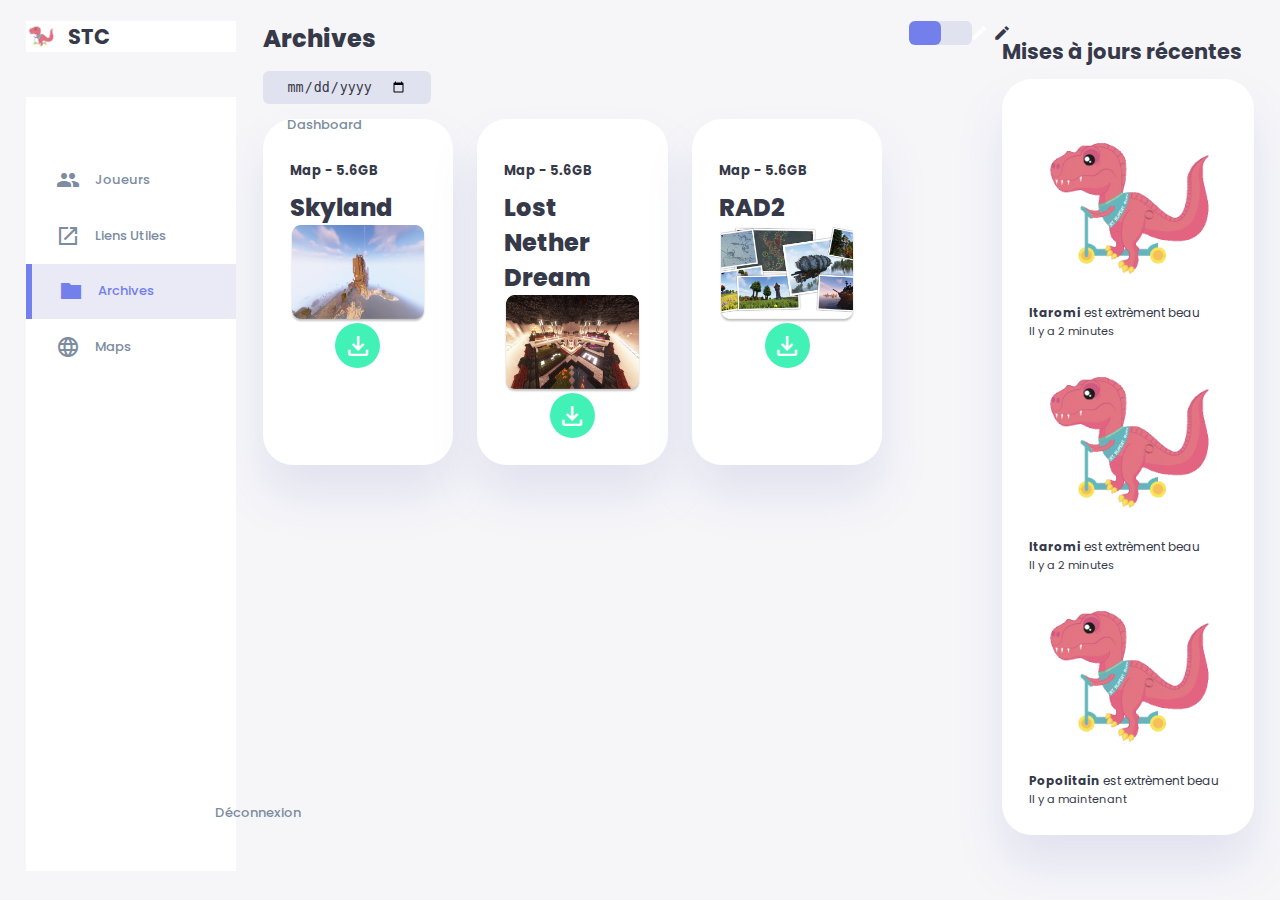
==== archive.html @ 2420d3b0 "Upload site" ====
<!DOCTYPE html>
<html lang="en">

<head>
    <meta charset="UTF-8">
    <meta name="viewport" content="width=device-width, initial-scale=1.0">
    <title>STC - Acceuil</title>
    <!-- -->

    <!--StyleSheet-->
    <link rel="stylesheet" href="Style.css">
    <link rel="stylesheet" href="archives.css">
    <!-- Material Icons-->
    <link rel="stylesheet" href="https://fonts.googleapis.com/icon?family=Material+Icons+Sharp">
    <link rel="stylesheet" href="https://fonts.googleapis.com/css2?family=Material+Symbols+Outlined:opsz,wght,FILL,GRAD@48,400,0,0" />
</head>

<body>
    <div class="container">
        <aside>
            <div class="top">
                <div class="logo">
                    <img src="assets\images\giphy.gif">
                    <h2>S<span class="nameServer"></span>TC</h2>
                </div>
                <div class="close" id="close-btn">
                    <span class="material-icons-sharp">close</span>
                </div>
            </div>
            <div class="sidebar">
                <a href="index.html">
                    <span class="material-icons-sharp">grid_view</span>
                    <h3>Dashboard</h3>
                </a>
                <a href="#">
                    <span class="material-icons-sharp">group</span>
                    <h3>Joueurs</h3>
                </a>
                <a href="#">
                    <span class="material-icons-sharp">open_in_new</span>
                    <h3>Liens Utiles</h3>
                </a>
                <a href="#" class="active">
                    <span class="material-icons-sharp">folder</span>
                    <h3>Archives</h3>
                </a>
                <a href="#">
                    <span class="material-icons-sharp">language</span>
                    <h3>Maps</h3>
                </a>
                <a href="#">
                    <span class="material-icons-sharp">logout</span>
                    <h3>Déconnexion</h3>
                </a>

            </div>
        </aside>

        <main>
            <h1>Archives</h1>
            <div class="date">
                <input type="date">
            </div>
            <div class="insights">
                <!--MAP - DOWNLOAD-->
                <div class="download">
                    <div class="middle-archive">
                        <div class="left">
                            <h3>Map - 5.6GB</h3>
                            <h1>Skyland</h1>
                        </div>
                        <div class="left">
                            <img src="./assets/images/skyland.png" alt="">
                        </div>
                    </div>
                    <div class="download-action">
                        <a href="https://stc-mc.freeboxos.fr:65396/share/gvIk9Wqv_A3Q7YU7/Squidward_Design_2.jpg"><span class="material-symbols-outlined">download</span></a>
                    </div>
                    
                </div>

                <!--MAP - DOWNLOAD-->
                <div class="download">
                    <div class="middle-archive">
                        <div class="left">
                            <h3>Map - 5.6GB</h3>
                            <h1>Lost Nether Dream</h1>
                        </div>
                        <div class="left">
                            <img src="./assets/images/lost.png" alt="">
                        </div>
                    </div>
                    <div class="download-action">
                        <a href="https://stc-mc.freeboxos.fr:65396/share/gvIk9Wqv_A3Q7YU7/Squidward_Design_2.jpg"><span class="material-symbols-outlined">download</span></a>
                    </div>
                </div>
            
                <!--MAP - DOWNLOAD-->
                <div class="download">
                    <div class="middle-archive">
                        <div class="left">
                            <h3>Map - 5.6GB</h3>
                            <h1>RAD2</h1>
                        </div>
                        <div class="left">
                            <img src="./assets/images/rad-2.png" alt="">
                        </div>
                    </div>
                    <div class="download-action">
                        <a href="https://stc-mc.freeboxos.fr:65396/share/gvIk9Wqv_A3Q7YU7/Squidward_Design_2.jpg"><span class="material-symbols-outlined">download</span></a>
                    </div>
                </div>
            </div>
        </main>

        <div class="right">
            <div class="top">
                <button id="menu-btn">
                    <span class="material-icons-sharp">menu</span>
                </button>
                <div class="theme-toggler">
                <span class="material-icons-sharp active">light_mode</span><hr>
                <span class="material-icons-sharp">dark_mode</span>
            </div>
            <div class="recent-updates">
                <h2>Mises à jours récentes</h2>
                <div class="updates">
                    <div class="profile-photo">
                        <img src="assets\images\giphy.gif">
                    </div>
                    <div class="message">
                        <p><b>Itaromi</b> est extrèment beau</p>
                        <small class="text-muted">Il y a 2 minutes</small>
                    </div>
                    <div class="profile-photo">
                        <img src="assets\images\giphy.gif">
                    </div>
                    <div class="message">
                        <p><b>Itaromi</b> est extrèment beau</p>
                        <small class="text-muted">Il y a 2 minutes</small>
                    </div>
                    <div class="profile-photo">
                        <img src="assets\images\giphy.gif">
                    </div>
                    <div class="message">
                        <p><b>Popolitain</b> est extrèment beau</p>
                        <small class="text-muted">Il y a maintenant</small>
                    </div>
                </div>
                
                
            </div>
        </div>
    </div>
</body>

</html>
---- Style.css ----
@import url('https://fonts.googleapis.com/css2?family=Poppins:wght@300;400;500;600;700;800&display=swap');

:root {
    --color-primary: #7380ec;
    --color-danger: #ff7782;
    --color-success: #41f1b6;
    --color-warning: #ffbb55;
    --color-white: #fff;
    --color-info-dark: #7d8da1;
    --color-info-light: #dce1eb;
    --color-dark: #363949;
    --color-light: rgba(132, 139, 200, 0.18);
    --color-primary-variant: #111e88;
    --color-dark-variant: #677483;
    --color-background: #f6f6f9;

    --card-border-radius: 2rem;
    --border-radius: 2rem;
    --border-radius-1: 0.4rem;
    --border-radius-2: 0.8rem;
    --border-radius-3: 1.2rem;

    --card-padding: 1.8rem;
    --padding-1: 1.2rem;

    --box-shadow: 0 2rem 3rem var(--color-light);
}

* {
    margin: 0;
    padding: 0;
    outline: 0;
    border: 0;
    appearance: none;
    text-decoration: none;
    list-style: none;
    box-sizing: border-box;
}

html {
    font-size: 15px;
}

body {
    width: 100vw;
    height: 100vh;
    font-family: poppins, sans-serif;
    font-size: 0.8rem;
    background: var(--color-background);
    user-select: none;
    overflow-x: hidden;
    color: var(--color-dark);
}

a{
    color: var(--color-dark);
}

img {
    display: block;
    width: 100%;
}

h1 {
    font-weight: 800;
    font-size: 1.8;
}

h2 {
    font-size: 1.4rem;
}

h3 {
    font-size: 0.87rem;
}

small {
    font-size: 0.75rem;
}

.container {
    display: grid;
    width: 96%;
    margin: 0 auto;
    gap: 1.8rem;
    grid-template-columns: 14rem auto 23rem;
}

aside {
    height: 100vh;
}

aside .top {
    background: white;
    display: flex;
    align-items: center;
    justify-content: space-between;
    margin-top: 1.4rem;
}

aside .logo {
    display: flex;
    gap: 0.8rem;
}

aside .logo img {
    width: 2rem;
    height: 2rem;
  /*user-select: none;*/
}

aside .close {
    display: none;
}

/* --------------- SIDEBAR ---------------*/

aside .sidebar {
    background: white;
    display: flex;
    flex-direction: column;
    height: 86vh;
    position: relative;
    top: 3rem;
}

aside h3 {
    font-weight: 500;
}

aside .sidebar a {
    display: flex;
    color: var(--color-info-dark);
    margin-left: 2rem;
    gap: 1rem;
    align-items: center;
    position: relative;
    height: 3.7rem;
    transition: all 300ms ease;
}

aside .sidebar a span {
    font-size: 1.6rem;
    transition: all 300ms ease;

}

aside .sidebar a:last-child{
    position: absolute;
    bottom: 2rem;
    width: 100%;
}

aside .sidebar a.active {
    background: var(--color-light);
    color: var(--color-primary);
    margin-left: 0;
}

aside .sidebar a.active:before {
    content: "";
    width: 6px;
    height: 100%;
    background: var(--color-primary);
}

aside .sidebar a.active span {
    color: var(--color-primary);
    margin-left: calc(1rem - 3px);
}

aside .sidebar a:hover {
    color: var(--color-primary);
}

aside .sidebar a:hover span {
    margin-left: 1rem;
}

/* --------------- MAIN ---------------*/

main {
    margin-top: 1.4rem;
}

main .date {
    display: inline-block;
    background: var(--color-light);
    border-radius: var(--border-radius-1);
    margin-top: 1rem;
    padding: 0.5rem 1.6rem;
}

main .date input[type="date"] {
    background: transparent;
    color: var(--color-dark);
}

main .insights {
    display: grid;
    grid-template-columns: repeat(3, 1fr);
    gap: 1.6rem;
}

main .insights > div {
    background: var(--color-white);
    padding: var(--card-padding);
    border-radius: var(--card-border-radius);
    margin-top: 1rem;
    box-shadow: var(--box-shadow);
    transition: all 300ms ease;
}

main .insights > div:hover {
    box-shadow: none;
}

main .insights > div span {
    background: var(--color-primary);
    padding: 0.5rem;
    border-radius: 50%;
    color: var(--color-white);
    font-size: 2rem;
}

main .insights > div.Pvp span {
    background: var(--color-danger);
}


main .insights > div.Chelou span {
    background: var(--color-success);
}

main .insights > div .middle {
    display: flex;
    align-items: center;
    justify-content: space-between;
}

main .insights h3 {
    margin: 1rem 0 0.6rem;
}

main .insights .progress {
    position: relative;
    width: 92px;
    height: 92px;
    border-radius: 50%;
}

main .insights svg {
    width: 7rem;
    height: 7rem;
}

main .insights svg circle {
    fill: none;
    stroke: var(--color-primary);
    stroke-width: 14;
    stroke-linecap: round;
    transform: translate(5px, 5px);
    stroke-dasharray: 110;
    stroke-dashoffset: 92;
}

main .insights .Pvp svg circle {
    stroke-dashoffset: -30;
    stroke-dasharray: 200;
}

main .insights .Chelou svg circle {
    stroke-dashoffset: 0;
    stroke-dasharray: 100;
}

main .insights .progress p {
    position: absolute;
    top: 0;
    left: 0;
    height: 100%;
    width: 100%;
    display: flex;
    justify-content: center;
    align-items: center;
}

main .insights small {
    margin-top: 1.3rem;
    display: block;
}









nav {
    border-right: solid 1px rgb(49, 60, 98);
    background-color: rgb(8, 15, 37);
    width: 260px;
    height: auto;
    position: absolute;
    height: 100%;
}

.img-logo-round {
    border-radius: 50%;
    position: relative;
    height: 130px;
    width: 130px;
    margin-top: 5%;
    margin-inline: 10%;
    background-image: url('assets/images/giphy.gif');
    background-color: rgb(49, 60, 98);
    background-size: cover;
    background-repeat: no-repeat;
    user-select: none;

    font-size: 1.8em;

}

.Plogo {
    position: absolute;
    bottom: 0;
    right: 0;
    margin: 0px;
}


.Page-Container {

    width: 100%;
    height: auto;
}

/* --------------- RIGHT ---------------*/

.right {
    margin-top: 1.4rem;
}

.right .top {
    display: flex;
    justify-content: end;
    gap: 2rem;
}

.right button {
    display: none;
}

.right .theme-toggler {
    background: var(--color-light); 
    display: flex;
    justify-content: space-between;
    align-items: center;
    height: 1.6rem;
    width: 4.2rem;
    cursor: pointer;
    border-radius: var(--border-radius-1);
}

.right .theme-toggler span {
    font-size: 1.2rem;
    padding-left: 1rem;
    padding-right: 1rem;
    width: 50%;
    height: 100%;
    display: flex;
    align-items: center;
    justify-content: center;
}

.right .theme-toggler span.active {
    background: var(--color-primary);
    color: white;
    border-radius: var(--border-radius-1);
}

.right .top .profile {
    display: flex;
    gap: 2rem;
    text-align: right ;
}

/* --------------- UPDATES ---------------*/

.right .recent-updates {
    margin-top: 1rem;
}

.right .recent-updates h2 {
    margin-bottom: 0.8rem;
}

.right .recent-updates .updates {
    background: var(--color-white);
    padding: var(--card-padding);
    border-radius: var(--card-border-radius);
    box-shadow: var(--box-shadow);
    transition: all 300ms ease;
}

.right .recent-updates .updates:hover {
    box-shadow: none;
}
---- archives.css ----
.download-action{
    display: flex;
    align-items: center;
    justify-content: center;
}

main .insights > div.download span {
    background: var(--color-success);
}

main .insights > div .middle-archive {
    align-items: center;
    justify-content: space-between;
}

aside .sidebar a.active {
    background: var(--color-light);
    color: var(--color-primary);
    margin-left: 0;
}
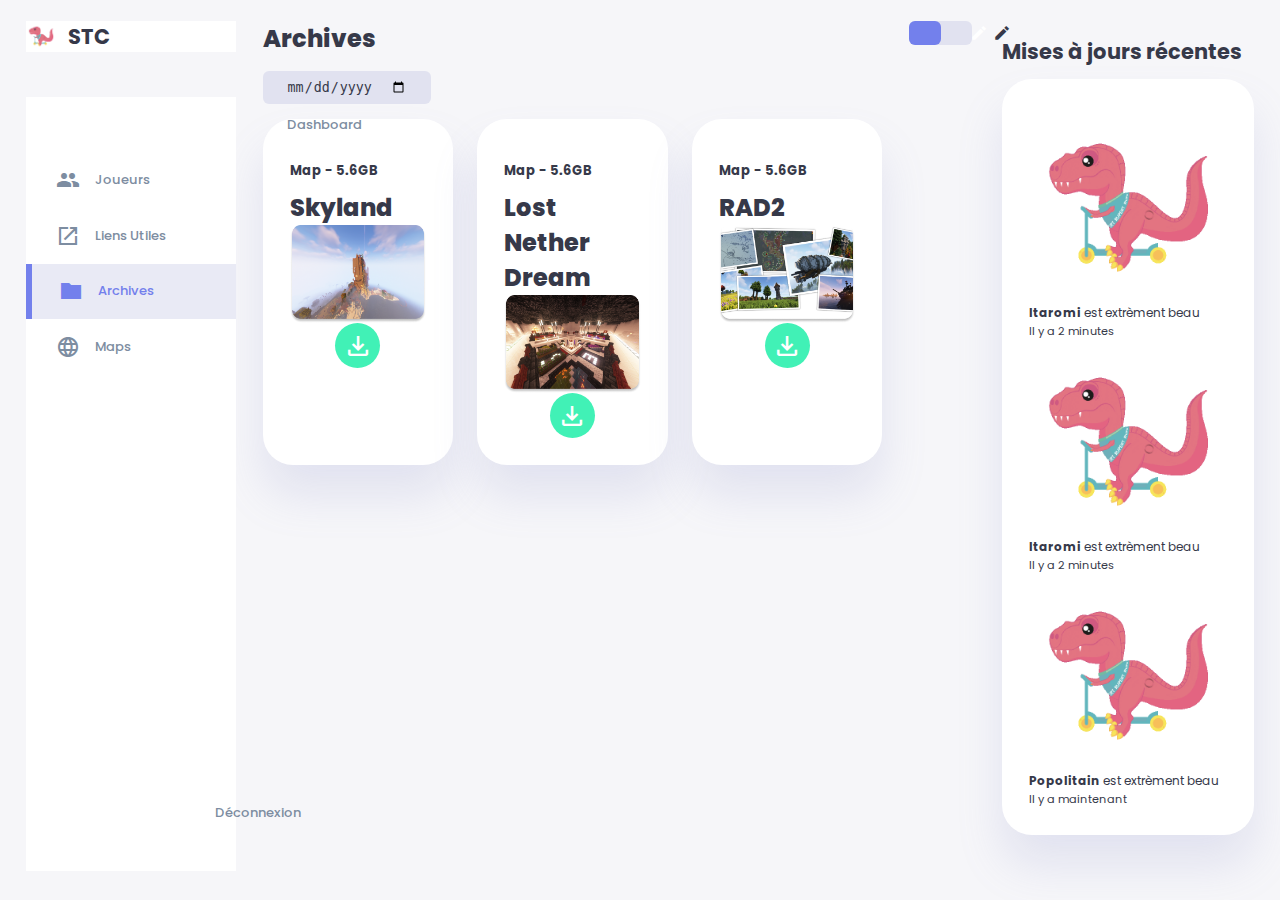
==== commit 9d897078: "update" ====
--- a/archive.html
+++ b/archive.html
@@ -6,6 +6,8 @@
     <meta name="viewport" content="width=device-width, initial-scale=1.0">
     <title>STC - Acceuil</title>
     <!-- -->
+
+    <link rel="icon" href="./assets/images/giphy.gif" />
 
     <!--StyleSheet-->
     <link rel="stylesheet" href="Style.css">
